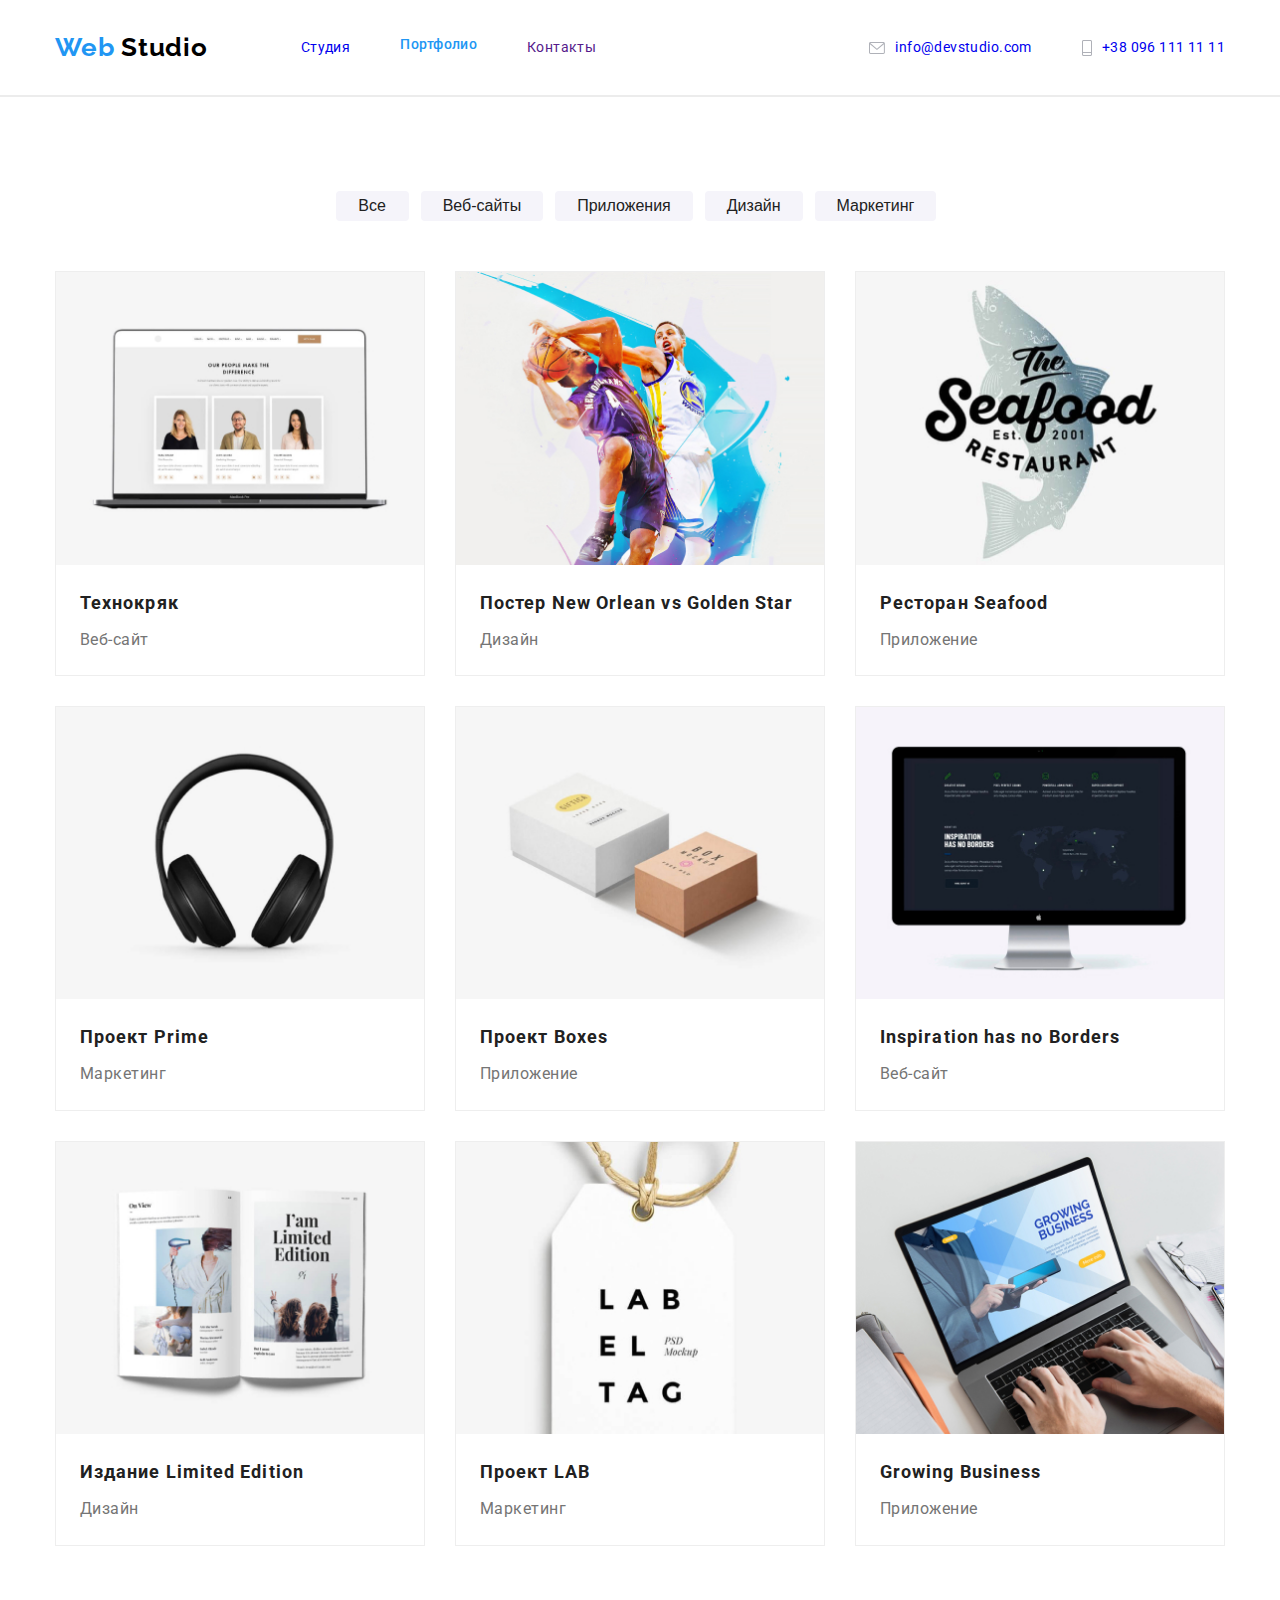
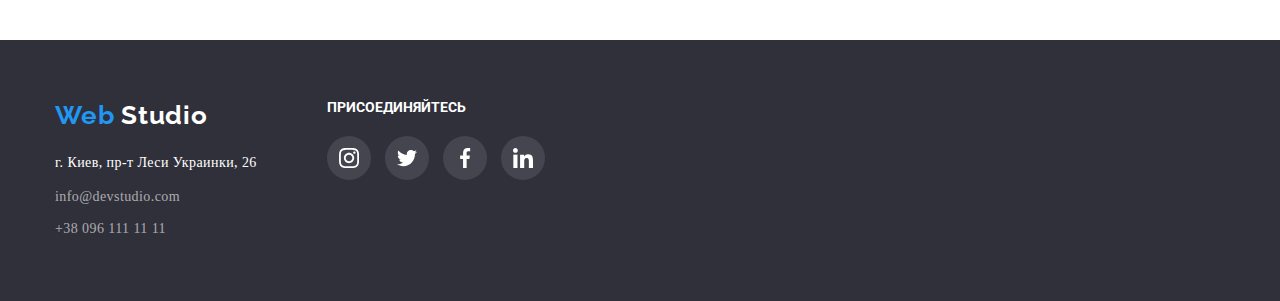
==== portfolio.html @ 9af9c6f4 "Создание" ====
<!DOCTYPE html>
<html lang="ru">
<head>
    <meta charset="UTF-8">
    <meta http-equiv="X-UA-Compatible" content="IE=edge">
    <meta name="viewport" content="width=device-width, initial-scale=1.0">
    <title>Портфолио</title>
    <link rel="preconnect" href="https://fonts.gstatic.com">
    <link href="https://fonts.googleapis.com/css2?family=Raleway:wght@700&family=Roboto:wght@400;500;700;900&display=swap" rel="stylesheet">
    <link rel="stylesheet" href="./css/styles.css">
</head>
<body class="potrfolio-page">
        <!-- шапка -->
        <header class=" page header">
            <div class="portfolio-container"> 
            <nav class="portfolio-navigation">
            <a href="./index.html" class="logo"> <span class="logo-color">Web</span> Studio</a>
         <ul class="site-nav list menu">
            <li class="menu-item"><a href="./index.html" class="link menu-link"> Студия</a></li>
            <li class="menu-item"><a href="portfolio.html" class="link current menu-link" >Портфолио</a></li>
            <li class="menu-item"><a href="" class="link menu-link">Контакты</a></li>
         </ul>
             </nav>
         <ul class="contacts-nav list menu"> 
            <li class="menu-item"> 
                <a href="mailto:info@devstudio.com" class="item menu-link icon-envelopehsvg"> 
                    <svg class="icon" width= "16" height= "12" fill= "currentcolor">
                        <use class="icon-envelopehsvg" href="./images/sprite.svg.svg#icon-envelopehsvg"> </use>
                    </svg>
                    info@devstudio.com
                </a>
             </li>
         <li class="menu-item">
             <a href="tel:+380961111111" class="item menu-link icon-Vector"> 
                <svg class="icon" width= "10" height= "16" fill= "currentcolor"> 
                    <use class="icon-Vector" href="./images/tel.svg.svg#icon-Vector"> 
                    </use>
                </svg>
                 +38 096 111 11 11
                </a>
            </li>
         </ul>
            </div>
        </header> 
       <!-- тело -->
       <main>
            <div class="portfolio-container">
            <h1 class="visually-hidden"> Наши работы</h1>
            <nav class="portfolio-navigator">
              <div class="project-button" > 
                 <button type="button" class="button "> Все </button> 
                 <button type="button" class="button "> Веб-сайты </button>  
                 <button type="button" class="button "> Приложения </button>
                 <button type="button" class="button "> Дизайн </button>
                 <button type="button" class="button "> Маркетинг </button>
                </div> 
            </nav>
            </div>
           
                <div class="portfolio - container">
                <ul class="portfolio-projects list ">
                 <li class="projects-foto ">
                     <a class="projects-link" href=""></a>
                    <img src="./images/portfolio/img1.jpg" alt="ноут" width="370">
                    <h2 class="projects-title">Технокряк</h2>
                    <p class="projects-work"> Веб-сайт </p>
                </li>
                <li class="projects-foto  ">
                    <a class="projects-link" href=""></a>
                   <img src="./images/portfolio/img2.jpg" alt="баскетбол" width="370">
                    <h2 class="projects-title">Постер New Orlean vs Golden Star</h2>
                   <p class="projects-work"> Дизайн </p>
               </li>
               <li class="projects-foto  ">
                <a class="projects-link" href=""></a>
               <img src="./images/portfolio/img3.jpg" alt="рыба" width="370">
               <h2 class="projects-title">Ресторан Seafood</h2>
               <p class="projects-work"> Приложение </p>
             </li>
           <li class="projects-foto ">
               <a class="projects-link" href=""></a>
              <img src="./images/portfolio/img4.jpg" alt="наушники" width="370">
               <h2 class="projects-title">Проект Prime</h2>
              <p class="projects-work"> Маркетинг</p>
              </li>
            <li class="projects-foto ">
                <a class="projects-link" href=""></a>
            <img src="./images/portfolio/img5.jpg" alt="коробки" width="370">
            <h2 class="projects-title">Проект Boxes</h2>
            <p class="projects-work"> Приложение </p>
        </li>
       <li class="projects-foto ">
           <a class="projects-link" href=""></a>
          <img src="./images/portfolio/img6.jpg" alt="монитор" width="370">
           <h2 class="projects-title">Inspiration has no Borders</h2>
          <p class="projects-work"> Веб-сайт</p>
      </li>
            <li class="projects-foto  ">
            <a class="projects-link" href=""></a>
            <img src="./images/portfolio/img7.jpg" alt="журнал" width="370">
            <h2 class="projects-title">Издание Limited Edition</h2>
            <p class="projects-work"> Дизайн </p>
         </li>
        <li class="projects-foto ">
            <a class="projects-link" href=""></a>
            <img src="./images/portfolio/img8.jpg" alt="бирка" width="370">
            <h2 class="projects-title">Проект LAB</h2>
            <p class="projects-work"> Маркетинг</p>
        </li>
        <li class="projects-foto ">
            <a class="projects-link" href=""></a>
            <img src="./images/portfolio/img9.jpg" alt="работа" width="370">
            <h2 class="projects-title">Growing Business</h2>
            <p class="projects-work"> Приложение</p>
        </li>
                </ul>
            </div>
       </main>

       <!-- футер -->
   <footer class="footer">
       <div class="portfolio-container-footer">
    <div class="footer-portfolio">
        <a href="./index.html" class="logo"> 
            <span class="logo-footer">Web</span>
            <span class="logo-studio">Studio </span> 
        </a>
     <address>
     <ul class="contact list footer-item">
         <li><a class="street" href="https://goo.gl/maps/mErKs5GL6dfHphj38" target="_blank" rel="noopener noreferrer"> г. Киев, пр-т Леси Украинки, 26</a></li>
         <li> <a class="contact-link" href="mailto:info@devstudio.com" > info@devstudio.com</a> </li>
         <li><a class="contact-tel" href="tel:+380961111111" > +38 096 111 11 11</a></li>
      </ul>
     </address>
    </div>
    
    <div class="footer-portfolio-social-list">
        <h3 class="footer-portfolio-social-title">ПРИСОЕДИНЯЙТЕСЬ</h3>
        <ul class="list footer-social-icons">
            <li class="footer-portfolio-social-icons-item">
                <a href="" class="footer-portfolio-social-icons-link" target="_blank" rel="noopener noreferrer">
                    <svg class="icon footer-portfolio-icon" width="20" height="20">
                        <use href=" ./images/sprite.svg.svg#icon-instagramsvg"></use>
                    </svg>
                </a>
            </li>
            <li class="footer-portfolio-social-icons-item">
                <a href="" class="footer-social-icons-link" target="_blank" rel="noopener noreferrer">
                    <svg class="icon footer-icon" width="20" height="20">
                        <use href="./images/sprite.svg.svg#icon-twittersvg"></use>
                    </svg>
                </a>
            </li>
            <li class="footer-social-icons-item">
                <a href="" class="footer-social-icons-link" target="_blank" rel="noopener noreferrer">
                    <svg class="icon footer-icon" width="20" height="20">
                        <use href="./images/sprite.svg.svg#icon-facebooksvg"></use>
                    </svg>
                </a>
            </li>
            <li class="footer-social-icons-item">
                <a href="" class="footer-social-icons-link" target="_blank" rel="noopener noreferrer">
                    <svg class="icon footer-icon" width="20" height="20" >
                        <use href="./images/sprite.svg.svg#icon-linkedinsvg"></use>
                    </svg>
                </a>
            </li>
        </ul>
    </div>
</div>
</footer>
</body>
</html>
---- css/styles.css ----
/* цвет основного текста, имен, портфолио названия  #212121
цвет параграфов, проф , портф прилож #757575 */
/* цвет названия, адрес в фут #FFFFFF */
/* назва сайту #2196F3 */
/* цвет контактов хедер #757575 */
/* телефон rgba(255, 255, 255, 0.6); */

:root {
    --primary-text-color:  #757575;
    --title-text-color: #212121; 
    --accent-color:#2196F3;
    --adress-color:  #ffffff99;
    --title-name-color: #FFFFFF;
    --bg-color:#2F303A; 
    --bg-team-color: #F5F4FA;
    --bg-page-color: #E5E5E5;
    --button-portfolio-color:#000000;
    --prog-color: #EEEEEE ;
}

html{
    box-sizing: border-box;
}

*,
*::before,
*::after{
    box-sizing: inherit;
}

body {
    margin: 0;
    }
a {
text-decoration: none;
}

h1,
h2,
h3,
h4,
h5,
h6,
p ,
ul {
   margin-top: 0; 
   margin-bottom: 0;
}
.visually-hidden {
    position: absolute !important;
    clip: rect(1px 1px 1px 1px);
    clip: rect(1px, 1px, 1px, 1px);
    padding: 0 !important;
    border: 0 !important;
    height: 1px !important;
    width: 1px !important;
    overflow: hidden;
  }
img {
    display: block;
    max-width: 100%;
    height: auto;
}

.social-icons {
    display: inline-flex;
}

.social-icons-item + .social-icons-item {
    margin-left: 10px;
}
.social-icons-link {
    display: inline-block;
    justify-content: center;
    align-items: center;
width: 44px;
height: 44px;
border-radius:50%; 
background-color: #FFFFFF;
padding-bottom: 30px;
}
.social-icons-item{
    padding-bottom: 30px; 
}
.social-icons .icon {
    width: 20px;
    height: 20px;
    fill: #AFB1B8;
}
.social-icons-link:hover,
.social-icons .icon:hover,
.social-icons .icon:focus,
.social-icons-link:focus  {
    fill: var(--title-name-color);
    color: var(--title-name-color);
    background-color:var(--accent-color);
}

.page {
    font-family: 'Roboto', sans-serif;
    font-weight: normal;
    font-size: 14px;
    line-height: 1.71;
    letter-spacing: 0.03em;
    color: var(--primary-text-color);
    background-color:var(--title-name-color);
}

.header,
.page header {
    padding-top: 32px;
    padding-bottom: 32px;
    border-bottom: 2px solid #ececec
}
.logo {
    color: var(--button-portfolio-color);
    font-family: Raleway;
    font-style: normal;
    font-weight: bold;
    font-size: 26px;
    line-height: 1.2;
    letter-spacing: 0.03em;
    display: block;
    text-decoration: none;
}
.logo-color{
  color: var(--accent-color);
  font-family: Raleway;
  text-decoration: none;
  font-style: normal;
  font-weight: bold;
  font-size: 26px;
  line-height: 1.2;
  letter-spacing: 0.03em;
}
.list {
    list-style: none;
    margin-top: 0;
    margin-bottom: 0;
    padding-left: 0;
    list-style: none;
}

.container,
.portfolio-container,
.portfolio-container-footer {
width: 1200px;
padding-right: 15px;
padding-left: 15px;
margin-right: auto;
margin-left: auto;
height: 100%;
}

.team {

    padding-bottom: 94px;
    background-color:var(--bg-page-color);
    text-align: center;
    margin-right: auto;
    margin-left: auto;
}

.section {
    padding-top: 94px;
    padding-bottom: 94px;
  }
  
/* site-nav list */
.site_nav.link 
.portfolio-page.site-nav.link {
    color:var(--title-text-color);
    text-decoration: none;
    font-style: normal;
    font-weight: 500;
    font-size: 14px;
    line-height: 1.2;
    letter-spacing: 0.02em;
    display: block;
    padding-top: 32px;
    padding-bottom: 32px;
}
.site-nav.link:hover,
.site-nav.link:focus {
    color: var(--accent-color) ;
    font-style: normal;
    font-weight: 500;
    font-size: 14px;
    line-height: 1.2;
    letter-spacing: 0.02em;
}
.site-nav .current {
    color: var(--accent-color);
    font-style: normal;
    font-weight: 500;
    font-size: 14px;
    line-height: 1.2;
    letter-spacing: 0.02em;
}

 .contacts-nav.item,
 .portfolio-page.contacts-nav.item {
    color: var(--primary-text-color);
    text-decoration: none;
    font-style: normal;
    font-weight: 500;
    font-size: 14px;
    line-height: 1.2;
    letter-spacing: 0.02em;
 } 

 .contacts-nav.item:hover,
 .contacts-nav.item:focus {
   color: var(--alternative-text-color);
   font-style: normal;
   font-weight: 500;
   font-size: 14px;
   line-height: 1.2;
   letter-spacing: 0.02em;
 }

 .menu {
     display: inline-flex;
 }
 .menu-item:not(:last-child) {
     margin-right: 50px;
 }

 .menu-link {
    display: flex;
    align-items: center;
 }
 .menu-item:hover .icon,
 .menu-item:focus .icon {
    fill: var(--accent-color);
 }
.icon-Vector .icon,
.icon-envelopehsvg .icon{
margin-right: 10px;
}
 .header .container,
 .header .portfolio-container {
     display: flex;
     justify-content: center;
     align-items: center;
 }

 .header .logo {
     margin-right: 93px;
 }
 .navigation,
 .portfolio-navigation {
     display: flex;
     flex-direction: row;
     align-items: center;
     margin-right: auto;
 }
/* hero */

.hero {
    text-align: center;
    background-color: var(--bg-color);
    background-image:linear-gradient(
        rgba(47, 48, 58, 0.4),
        rgba(47, 48, 58, 0.4)),
    url(../images/fon.jpg);
    background-repeat: no-repeat;
    background-position: center;
    background-size: cover;
    min-width: 100vh ;
    padding-top: 200px;
    padding-bottom: 200px;
    margin-left: auto; 
    margin-right: auto;
}

.hero-title {
    color: var(--title-name-color);
    font-style: normal;
    font-weight: 900;
    font-size: 44px;
    line-height: 1.4;
    letter-spacing: 0.06em;
    text-transform: uppercase;
    width:calc( 100% / 12 * 7);
    justify-content: center;
    max-width: 696px;
    margin-left: auto;
    margin-right: auto;
    margin-bottom: 30px;
    text-align: center;
}

/* Button */
.hero .knob {
    color: var(--title-name-color);
    background-color: var(--accent-color);
    font-style: normal;
    font-weight: bold;
    font-size: 16px;
    line-height: 1.87;
   
    letter-spacing: 0.06em;
    min-width: 200px;
    border-radius: 4px;
    min-height: 50px;
    padding: 10px 32px;
    }
    

    .features-title {
      color: var(--title-text-color);
      font-style: normal;
      font-weight: bold;
      font-size: 14px;
      line-height: 1.2px;
      letter-spacing: 0.03em;
      text-transform: uppercase;
      padding-bottom: 10px;
      list-style: none;
    }
    .features-text {
        font-style: normal;
        font-weight: normal;
        font-size: 14px;
        line-height: 2;
        letter-spacing: 0.03em;  
    }
    
    

.section-item::before {
    content: '';
    display: block;
    height: 120px;
    background-color: var(--bg-team-color);
    background-position: center;
    background-repeat: no-repeat;
    margin-bottom: 30px;
   
} 

.section-item::before {
    background-image: url(../images/icon/antenna.svg.svg);
}

.clock::before{
    background-image: url(../images/icon/clock.svg.svg);
}
.diagrama::before{
    background-image: url(../images/icon/diagram.svg.svg);
}
.astronaut::before{
    background-image: url(../images/icon/astronaut.svg.svg);
}

    .section-item {
        flex-basis: calc((100% - 30px * 4) / 4);
    margin-left: 30px;
    margin-top: 30px;
    text-align: center;
}
    
    /* team */
    .team{
        background-color: var(--bg-team-color);
    }

    .section-title,
    .team-title {
      color:var(--title-text-color);
      font-style: normal;
      font-weight: bold;
      font-size: 36px;
      line-height: 1.2;
      letter-spacing: 0.03em;
      text-align: center;
      padding-bottom: 50px;
    }
    .personnel-title {
        color: var(--title-text-color);
        font-style: normal;
        font-weight: 500;
        font-size: 16px;
        line-height: 1.2;
        letter-spacing: 0.03em; 
        margin-top: 30px;  
        margin-right: auto;
        margin-bottom: 10px;
        margin-left: auto;
        text-align: center;
        width: 152px;
    }
    .personnel-img {
        margin-bottom: 30px;
    }
    .team-text {
        color: var(--main-text-color);
        font-style: normal;
        font-weight: normal;
        font-size: 16px;
        line-height: 1.2;
        letter-spacing: 0.03em; 
        margin-right: auto;
        margin-bottom: 16px;
        margin-left: auto;
        text-align: center;
        width: 147px;
    }
    .clients {
        padding-top: 94px;
        padding-bottom: 94px;
    }
    .clients-title {
        font-weight: 700;
        font-size: 36px;
        line-height: 1.16;
        text-align: center;
        letter-spacing: 0.03em;
        margin-bottom: 50px;
    }
    .clients-list-item {
        --grid-item: 6;   
    }
    .clients-link {
        display: flex;
        flex-wrap: wrap;
        justify-content: center;
        align-items: center;
        width: 170px;
        height: 90px;
        border: 1px solid #afb1b8;
        border-radius: 4px;
    }

    .clients-link:hover,
    .clients-link:focus {
        background-color:var(--title-name-color);   
        border: 1px solid #2196F3;
    }
    .clients-link:hover .icon,
    .clients-link:focus .icon{
        fill: var(--accent-color);
    }
    .clients-list  {
        display: flex;
    }
    .grid {
        display: flex;
        flex-wrap: wrap;
        margin-left: -30px;
        margin-top: -30px;   
    }
    
    .grid-team {
    display: flex;
    flex-wrap: wrap;
    margin-left: -30px;
    margin-top: -30px;
    font-weight: bold;
    font-size: 36px;
    line-height: 1.16;
    text-align: center;
    letter-spacing: 0.03em;
    color:var(--title-text-color)
    }
    .grid-item {
        flex-basis: calc((100% - 30px * var(--grid-item)) / var(--grid-item));
        margin-left: 30px;
        margin-top: 30px;
        box-shadow: 0px 1px 3px rgb(0 0 0 / 12%), 0px 1px 1px rgb(0 0 0 / 14%), 0px 2px 1px rgb(0 0 0 / 20%);
    border-radius: 0px 0px 4px 4px;
    background-color: var(--title-name-color);
    }

    .grid-team +.grid-item {
        margin-left: 30px;
    }
    .grid-img {
        justify-content: space-between;
        display: flex;
        padding-bottom: 94px;
    }
    .icon {
        fill: #afb1b8;
    }

    .team-item {
    --grid-item: 4;
    box-shadow: 0px 1px 3px rgb(0 0 0 / 12%), 0px 1px 1px rgb(0 0 0 / 14%), 0px 2px 1px rgb(0 0 0 / 20%);
    border-radius: 0px 0px 4px 4px;
}

/* PORTFOLIO */
.portfolio-page {
    font-family: Roboto, sans-serif;
    background-color: var(--title-name-color);
    color: var(--primary-text-color); 
    
}
.portfolio-navigator {
    padding-top: 94px;
}
/* footer */
.footer {
    margin-right: auto; 
    margin-left: auto;
    background-color: var(--bg-color);
    padding-top: 60px;
}
 .footer .contacts-blocks,
 .footer .portfolio-container-footer {
     display: flex;
 }
  
.footer-studio .logo,
.footer-portfolio .logo {
    display: block;
  margin-right: auto;
  margin-bottom: 20px;
}

.logo-footer,
.footer-studio .logo-footer {
    color: var(--accent-color);
    font-family: Raleway;
    font-style: normal;
    font-weight: bold;
    font-size: 26px;
    line-height: 1.2;
    letter-spacing: 0.03em;
    flex-direction: column;  
  }
.logo-studio ,
.footer-studio .logo-studio {
  color: var(--title-name-color);
    font-family: Raleway;
    font-style: normal;
    font-weight: bold;
    font-size: 26px;
    line-height: 1.2;
    letter-spacing: 0.03em;
}
 .street {
    color: var(--title-name-color);
    font-style: normal;
    font-weight: normal;
    font-size: 14px;
    line-height: 1.7;
    letter-spacing: 0.03em;
    text-decoration: none;
    display: inline-block;
    padding-bottom: 10px;
  }
  
.contact .contact-link,
.footer-portfolio .contact .contact-link {
    display: inline-block;
    color: #ffffff99;
    font-style: normal;
    font-weight: normal;
    font-size: 14px;
    line-height: 1.7;
    letter-spacing: 0.03em;
    padding-bottom: 9px;
  }
  .contact .contact-tel{
    display: inline-block;
    color: #ffffff99;
    font-style: normal;
    font-weight: normal;
    font-size: 14px;
    line-height: 1.7;
    letter-spacing: 0.03em;
    padding-bottom: 60px;
  }
.footer-social-list,
.footer-portfolio-social-list {
    display: inline-block;
    flex-basis: calc((50% - 45px) / 2);  
    margin-left: 70px; 
}

.footer-social-title,
.footer-portfolio-social-title{
    font-family: Roboto;
    font-style: normal;
    font-weight: 700;
    font-size: 14px;
    line-height: 1.14;
    text-transform: uppercase;
    color: var(--title-name-color);
    margin-bottom: 20px;
}
.footer-portfolio-social-icons-item:not(:last-child){
    margin-right: 10px;
    }
.footer-social-icons-item:not(:last-child){
margin-right: 10px;
}
.footer-portfolio-social-icons-item,
.footer-social-icons-item{
    display: inline-block;
    justify-content: center;
    align-items: center;
}
.footer-portfolio-social-icons-link:hover,
.footer-portfolio-social-icons-link:focus, 
.footer-social-icons-link:hover,
.footer-social-icons-link:focus {
    fill: var(--title-name-color);
    background-color:var(--accent-color);
}
.footer-portfolio-social-icons-link,
.footer-social-icons-link{
    display: flex;
    justify-content: center;
    align-items: center;
    width: 44px;
    height: 44px;
    border-radius: 50%;
    background-color:rgba(255, 255, 255,0.1) ;
}

.footer-icon,
.footer-portfolio-icon {
    fill: var(--title-name-color);
    
}
/* projects */

.projects-container {
    padding-top: 50px;
}
.portfolio-projects {
display: flex;
flex-wrap: wrap;
}

.portfolio li{
    flex-wrap: wrap;
}

.portfolio li:nth-child(3n) {

}
.projects-title {
    margin: 20px 24px 4px 24px;
    color: var(--title-text-color);
    font-family: Roboto;
    font-style: normal;
    font-weight: bold;
    font-size: 18px;
    line-height: 2;
    letter-spacing: 0.06em;  
}
.projects-link {
    width: 322px;
    text-decoration: none;
}
.projects-work {
    margin: 0 24px 20px 24px;
    color: var(--primary-text-color);
    font-family: Roboto;
  font-style: normal;
  font-weight: normal;
  font-size: 16px;
  line-height: 1.9;
  letter-spacing: 0.03em;
}
.projects-foto  {
    width: 370px;
    margin-right: 30px;
    margin-bottom: 30px;
    border: 1px solid var(--prog-color);
}
.projects-foto:hover,
.projects-foto:focus {
  box-shadow: 0px 1px 1px rgba(0, 0, 0, 0.12), 0px 4px 4px rgba(0, 0, 0, 0.06), 1px 4px 6px rgba(0, 0, 0, 0.16);
}
.projects-foto:nth-child(3n) {
    margin-right: 0;
}
    
.projects-foto:nth-last-child(-n+3){
   margin-bottom: 94px;
}
.project-button {
    text-align: center;
    justify-content: center;
    margin-bottom: 50px;
    list-style: none;
}
.button{
    display: inline-block;
    padding: 6px 22px;
    color: var(--title-text-color);
    background-color: var(--bg-team-color);
    cursor: pointer;
    font-style: normal;
    font-weight: 500;
    font-size: 16px;
    text-align: center;
    margin-right: 8px;
    border-radius: 4px;
    min-width: 73px;
    text-decoration: none;
    border: whitesmoke;
    cursor: pointer;
    }
    

.knob:hover {
    color:var(--title-name-color);
    background-color: var(--accent-color);
}
.button:hover,
.button:focus {
    color:var(--title-name-color);
    background-color:var(--accent-color);
    box-shadow: 0px 3px 1px rgba(0, 0, 0, 0.1), 0px 1px 2px rgba(0, 0, 0, 0.08), 0px 2px 2px rgba(0, 0, 0, 0.12);
}
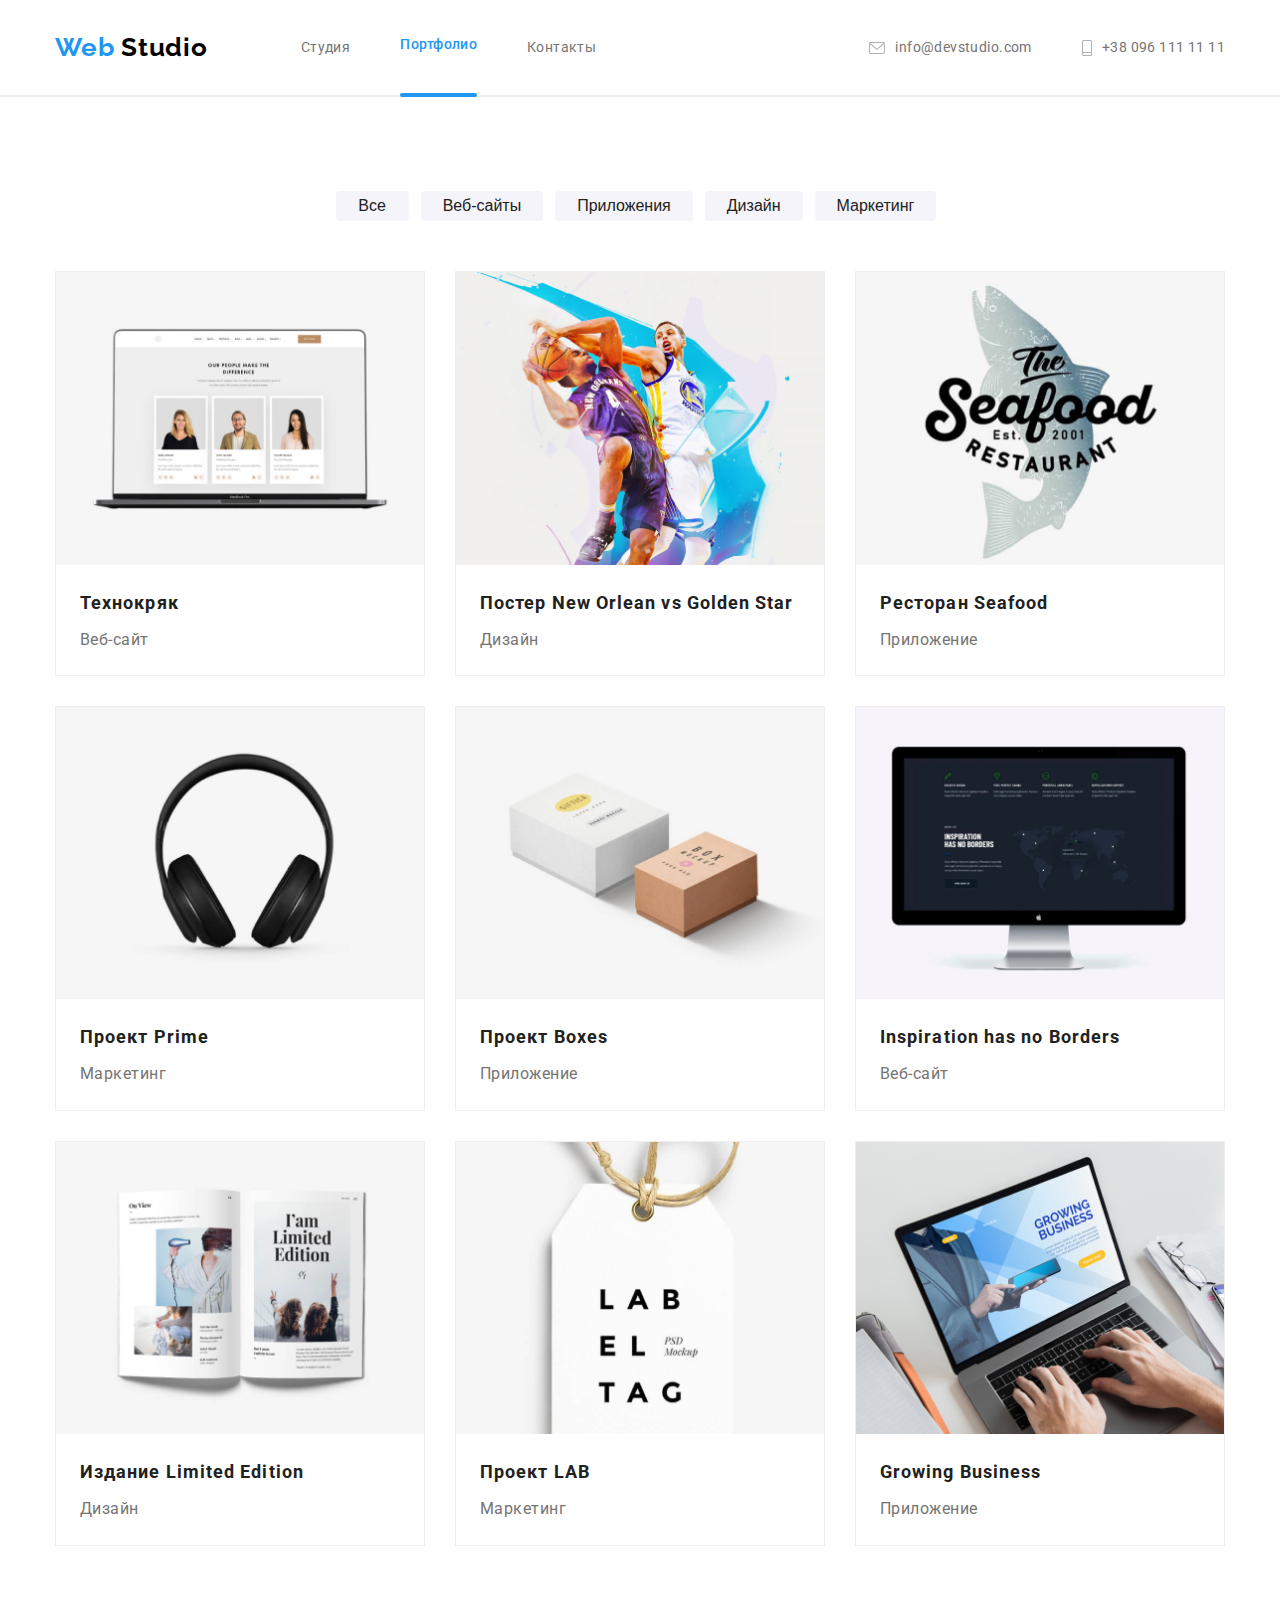
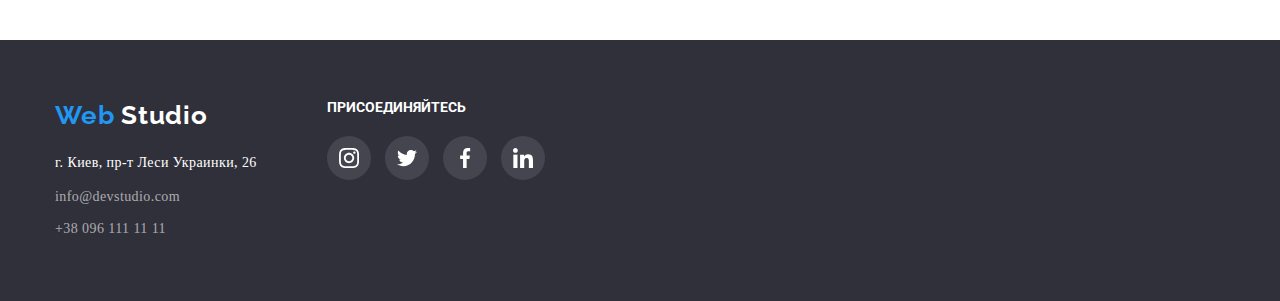
==== commit b7d1a542: "Карточки" ====
--- a/portfolio.html
+++ b/portfolio.html
@@ -16,8 +16,8 @@
             <nav class="portfolio-navigation">
             <a href="./index.html" class="logo"> <span class="logo-color">Web</span> Studio</a>
          <ul class="site-nav list menu">
-            <li class="menu-item"><a href="./index.html" class="link menu-link"> Студия</a></li>
-            <li class="menu-item"><a href="portfolio.html" class="link current menu-link" >Портфолио</a></li>
+            <li class="menu-item"><a href="./index.html" class="link menu-link "> Студия</a></li>
+            <li class="menu-item"><a href="portfolio.html" class="link current menu-link " >Портфолио</a></li>
             <li class="menu-item"><a href="" class="link menu-link">Контакты</a></li>
          </ul>
              </nav>
@@ -61,55 +61,100 @@
                 <ul class="portfolio-projects list ">
                  <li class="projects-foto ">
                      <a class="projects-link" href=""></a>
+                     <div class="projects-link-foto">
                     <img src="./images/portfolio/img1.jpg" alt="ноут" width="370">
+                    <div class="projects-link-foto-text">
+                    <p > Технокряк это современная площадка распространения коронавируса. Компании используют эту платформу для цифрового шпионажа и атак на защищённые сервера конкурентов.</p>
+                </div>
+                </div>
                     <h2 class="projects-title">Технокряк</h2>
                     <p class="projects-work"> Веб-сайт </p>
                 </li>
                 <li class="projects-foto  ">
                     <a class="projects-link" href=""></a>
+                    <div class="projects-link-foto">
                    <img src="./images/portfolio/img2.jpg" alt="баскетбол" width="370">
+                   <div class="projects-link-foto-text">
+                    <p > Технокряк это современная площадка распространения коронавируса. Компании используют эту платформу для цифрового шпионажа и атак на защищённые сервера конкурентов.</p>
+                </div>
+                </div>
                     <h2 class="projects-title">Постер New Orlean vs Golden Star</h2>
                    <p class="projects-work"> Дизайн </p>
                </li>
                <li class="projects-foto  ">
                 <a class="projects-link" href=""></a>
+                <div class="projects-link-foto">
                <img src="./images/portfolio/img3.jpg" alt="рыба" width="370">
+               <div class="projects-link-foto-text">
+                <p > Технокряк это современная площадка распространения коронавируса. Компании используют эту платформу для цифрового шпионажа и атак на защищённые сервера конкурентов.</p>
+            </div>
+            </div>
                <h2 class="projects-title">Ресторан Seafood</h2>
                <p class="projects-work"> Приложение </p>
              </li>
            <li class="projects-foto ">
                <a class="projects-link" href=""></a>
+               <div class="projects-link-foto">
               <img src="./images/portfolio/img4.jpg" alt="наушники" width="370">
+              <div class="projects-link-foto-text">
+                <p > Технокряк это современная площадка распространения коронавируса. Компании используют эту платформу для цифрового шпионажа и атак на защищённые сервера конкурентов.</p>
+            </div>
+            </div>
                <h2 class="projects-title">Проект Prime</h2>
               <p class="projects-work"> Маркетинг</p>
               </li>
             <li class="projects-foto ">
                 <a class="projects-link" href=""></a>
+                <div class="projects-link-foto">
             <img src="./images/portfolio/img5.jpg" alt="коробки" width="370">
+            <div class="projects-link-foto-text">
+                <p > Технокряк это современная площадка распространения коронавируса. Компании используют эту платформу для цифрового шпионажа и атак на защищённые сервера конкурентов.</p>
+            </div>
+            </div>
             <h2 class="projects-title">Проект Boxes</h2>
             <p class="projects-work"> Приложение </p>
         </li>
        <li class="projects-foto ">
            <a class="projects-link" href=""></a>
+           <div class="projects-link-foto">
           <img src="./images/portfolio/img6.jpg" alt="монитор" width="370">
+          <div class="projects-link-foto-text">
+            <p > Технокряк это современная площадка распространения коронавируса. Компании используют эту платформу для цифрового шпионажа и атак на защищённые сервера конкурентов.</p>
+        </div>
+        </div>
            <h2 class="projects-title">Inspiration has no Borders</h2>
           <p class="projects-work"> Веб-сайт</p>
       </li>
             <li class="projects-foto  ">
             <a class="projects-link" href=""></a>
+            <div class="projects-link-foto">
             <img src="./images/portfolio/img7.jpg" alt="журнал" width="370">
+            <div class="projects-link-foto-text">
+                <p > Технокряк это современная площадка распространения коронавируса. Компании используют эту платформу для цифрового шпионажа и атак на защищённые сервера конкурентов.</p>
+            </div>
+            </div>
             <h2 class="projects-title">Издание Limited Edition</h2>
             <p class="projects-work"> Дизайн </p>
          </li>
         <li class="projects-foto ">
             <a class="projects-link" href=""></a>
+            <div class="projects-link-foto">
             <img src="./images/portfolio/img8.jpg" alt="бирка" width="370">
+            <div class="projects-link-foto-text">
+                <p > Технокряк это современная площадка распространения коронавируса. Компании используют эту платформу для цифрового шпионажа и атак на защищённые сервера конкурентов.</p>
+            </div>
+            </div>
             <h2 class="projects-title">Проект LAB</h2>
             <p class="projects-work"> Маркетинг</p>
         </li>
         <li class="projects-foto ">
             <a class="projects-link" href=""></a>
+            <div class="projects-link-foto">
             <img src="./images/portfolio/img9.jpg" alt="работа" width="370">
+            <div class="projects-link-foto-text">
+                <p > Технокряк это современная площадка распространения коронавируса. Компании используют эту платформу для цифрового шпионажа и атак на защищённые сервера конкурентов.</p>
+            </div>
+            </div>
             <h2 class="projects-title">Growing Business</h2>
             <p class="projects-work"> Приложение</p>
         </li>
--- a/css/styles.css
+++ b/css/styles.css
@@ -169,44 +169,46 @@
 /* site-nav list */
 .site_nav.link 
 .portfolio-page.site-nav.link {
+    display: block;
+    padding-top: 32px;
+    padding-bottom: 32px;
     color:var(--title-text-color);
     text-decoration: none;
+    font-style: normal;
+    font-weight: 500;
+    font-size: 14px;
+    line-height: 1.14;
+    letter-spacing: 0.02em;
+    transition: color 250ms cubic-bezier(0.4, 0, 0.2, 1);
+}
+.site-nav.link:hover,
+.site-nav.link:focus {
+    color: var(--accent-color) ;
     font-style: normal;
     font-weight: 500;
     font-size: 14px;
     line-height: 1.2;
     letter-spacing: 0.02em;
-    display: block;
-    padding-top: 32px;
-    padding-bottom: 32px;
-}
-.site-nav.link:hover,
-.site-nav.link:focus {
-    color: var(--accent-color) ;
+}
+.site-nav .current {
+    color: var(--accent-color);
     font-style: normal;
     font-weight: 500;
     font-size: 14px;
     line-height: 1.2;
     letter-spacing: 0.02em;
 }
-.site-nav .current {
-    color: var(--accent-color);
+
+ .contacts-nav.item,
+ .portfolio-page.contacts-nav.item {
+    color: var(--primary-text-color);
+    text-decoration: none;
     font-style: normal;
     font-weight: 500;
     font-size: 14px;
     line-height: 1.2;
     letter-spacing: 0.02em;
-}
-
- .contacts-nav.item,
- .portfolio-page.contacts-nav.item {
-    color: var(--primary-text-color);
-    text-decoration: none;
-    font-style: normal;
-    font-weight: 500;
-    font-size: 14px;
-    line-height: 1.2;
-    letter-spacing: 0.02em;
+    
  } 
 
  .contacts-nav.item:hover,
@@ -229,11 +231,34 @@
  .menu-link {
     display: flex;
     align-items: center;
+    cursor: pointer;
+    transition: color 250ms cubic-bezier(0.4, 0, 0.2, 1);
+    color: var(--primary-text-color);
+ }
+ .menu-link:hover,
+ .menu-link:focus {
+     color: var(--accent-color);
  }
  .menu-item:hover .icon,
  .menu-item:focus .icon {
     fill: var(--accent-color);
  }
+.link {
+ transition: color 300ms ease-in;   
+}
+.current{
+    position: relative;
+}
+.site-nav .current::after {
+    position: absolute;
+    bottom: -45px;
+    content: '';
+    display: block;
+    height: 4px;
+    width: 100%;
+    border-radius: 2px;
+    background-color: var(--accent-color);
+}
 .icon-Vector .icon,
 .icon-envelopehsvg .icon{
 margin-right: 10px;
@@ -307,7 +332,8 @@
     padding: 10px 32px;
     }
     
-
+    
+      
     .features-title {
       color: var(--title-text-color);
       font-style: normal;
@@ -431,6 +457,10 @@
         height: 90px;
         border: 1px solid #afb1b8;
         border-radius: 4px;
+        transition-property: background-color, color, box-shadow, border;
+        transition-duration: 250ms;
+        transition-timing-function: cubic-bezier(0.4, 0, 0.2, 1);
+      
     }
 
     .clients-link:hover,
@@ -483,8 +513,38 @@
     }
     .icon {
         fill: #afb1b8;
-    }
-
+        transition: fill 250ms cubic-bezier(0.4, 0, 0.2, 1);
+    }
+    .grid-foto{
+        position: relative;
+        opacity: 1;
+    }
+    .grid-foto::before {
+        display: inline-block;
+        position: absolute;
+        content: "";
+        width: 370px;
+         height: 70px;
+         bottom: 0;
+         background-color: rgba(47, 48, 58, 0.8);
+    }
+
+    .grid-foto-text {
+        display: flex;
+        position: absolute;
+       right: 90px;
+        bottom: 27px;
+        
+        font-family: Roboto;
+font-style: normal;
+font-weight: bold;
+font-size: 14px;
+line-height: 1.14;
+text-align: center;
+letter-spacing: 0.03em;
+text-transform: uppercase;
+color: var(--title-name-color);
+    }
     .team-item {
     --grid-item: 4;
     box-shadow: 0px 1px 3px rgb(0 0 0 / 12%), 0px 1px 1px rgb(0 0 0 / 14%), 0px 2px 1px rgb(0 0 0 / 20%);
@@ -563,6 +623,7 @@
     line-height: 1.7;
     letter-spacing: 0.03em;
     padding-bottom: 9px;
+    transition: color 250ms cubic-bezier(0.4, 0, 0.2, 1);
   }
   .contact .contact-tel{
     display: inline-block;
@@ -573,6 +634,7 @@
     line-height: 1.7;
     letter-spacing: 0.03em;
     padding-bottom: 60px;
+    transition: color 250ms cubic-bezier(0.4, 0, 0.2, 1);
   }
 .footer-social-list,
 .footer-portfolio-social-list {
@@ -620,6 +682,7 @@
     height: 44px;
     border-radius: 50%;
     background-color:rgba(255, 255, 255,0.1) ;
+    transition: background-color 250ms cubic-bezier(0.4, 0, 0.2, 1);
 }
 
 .footer-icon,
@@ -652,12 +715,15 @@
     font-weight: bold;
     font-size: 18px;
     line-height: 2;
-    letter-spacing: 0.06em;  
+    letter-spacing: 0.06em; 
+
 }
 .projects-link {
     width: 322px;
     text-decoration: none;
-}
+    position: relative;
+}
+
 .projects-work {
     margin: 0 24px 20px 24px;
     color: var(--primary-text-color);
@@ -685,6 +751,53 @@
 .projects-foto:nth-last-child(-n+3){
    margin-bottom: 94px;
 }
+
+.projects-link-foto {
+    position: relative;
+    overflow: hidden;
+}
+.projects-link-foto::before {
+    display: inline-block;
+    position: absolute;
+    content: "";
+    width: 100%;
+    height: 100%;
+    background-color: rgba(33, 150, 243, 0.9);
+    opacity: 0;
+    transform: translateY(o);
+}
+.projects-link-foto:hover::before {
+    opacity: 1;
+    transform: translateY(1);
+}
+.projects-link:hover .projects-link-foto {
+    transform: translateY(1);
+    opacity: 1;
+}
+.projects-link-foto-text:hover {
+    opacity: 1;
+    transform: translateY(1);
+}
+    .projects-link-foto-text{
+    display: flex;
+    position: absolute;
+    top: 63px;
+    left: 24px;
+    right: 24px;
+    font-family: Roboto;
+font-style: normal;
+font-weight: normal;
+font-size: 18px;
+line-height: 1.55;
+letter-spacing: 0.03em;
+color: var(--title-name-color);
+opacity: 0;
+transform: translateY(0);
+transition: transform 250ms cubic-bezier(0.4, 0, 0.2, 1);
+}
+
+  
+
 .project-button {
     text-align: center;
     justify-content: center;
@@ -707,6 +820,10 @@
     text-decoration: none;
     border: whitesmoke;
     cursor: pointer;
+    transition-property: background-color, color, box-shadow, border;
+    transition-duration: 250ms;
+    transition-timing-function: cubic-bezier(0.4, 0, 0.2, 1);
+  
     }
     
 
@@ -719,5 +836,55 @@
     color:var(--title-name-color);
     background-color:var(--accent-color);
     box-shadow: 0px 3px 1px rgba(0, 0, 0, 0.1), 0px 1px 2px rgba(0, 0, 0, 0.08), 0px 2px 2px rgba(0, 0, 0, 0.12);
-}
-
+    border-radius: 4px;
+    transform: ease-in;
+  
+}
+
+/* Модальное окно */
+.blackdrop {
+    position: fixed;
+    top: 0;
+    left: 0;
+    width: 100%;
+    height: 100%;
+    background-color: rgba(0, 0, 0, 0.2);   
+    opacity: 1;
+    transition: opacity 250ms cubic-bezier(0.4, 0, 0.2, 1);
+}
+
+.blackdrop.is-hidden {
+    opacity: 0;
+    pointer-events: none;
+}
+.modal {
+    position: absolute;
+    top: 50%;
+    left: 50%;
+    transform: translate( -50%, -50%) scale(1);
+    width: 528px;
+    height: 581px;
+    background-color: var(--title-name-color ); 
+    transition:transform 250ms cubic-bezier(0.4, 0, 0.2, 1);
+}
+.btd-close-icon{
+    font-size: 20px;
+}
+.btd-close {
+    position: absolute;
+    top: 8px;
+    right: 8px;
+    background-color: var(--title-name-color);
+    min-width: 30px;
+    height: 30px;
+    border-radius: 50%;
+    border: 1px solid rgba(0, 0, 0, 0.1);
+    cursor: pointer;
+}
+.btd-close-icon:hover {
+ fill: var(--accent-color);
+
+}
+.backdrop.is-hidden .modal {
+    transform: translate(-50%, -50%) scale(0.6);
+  }
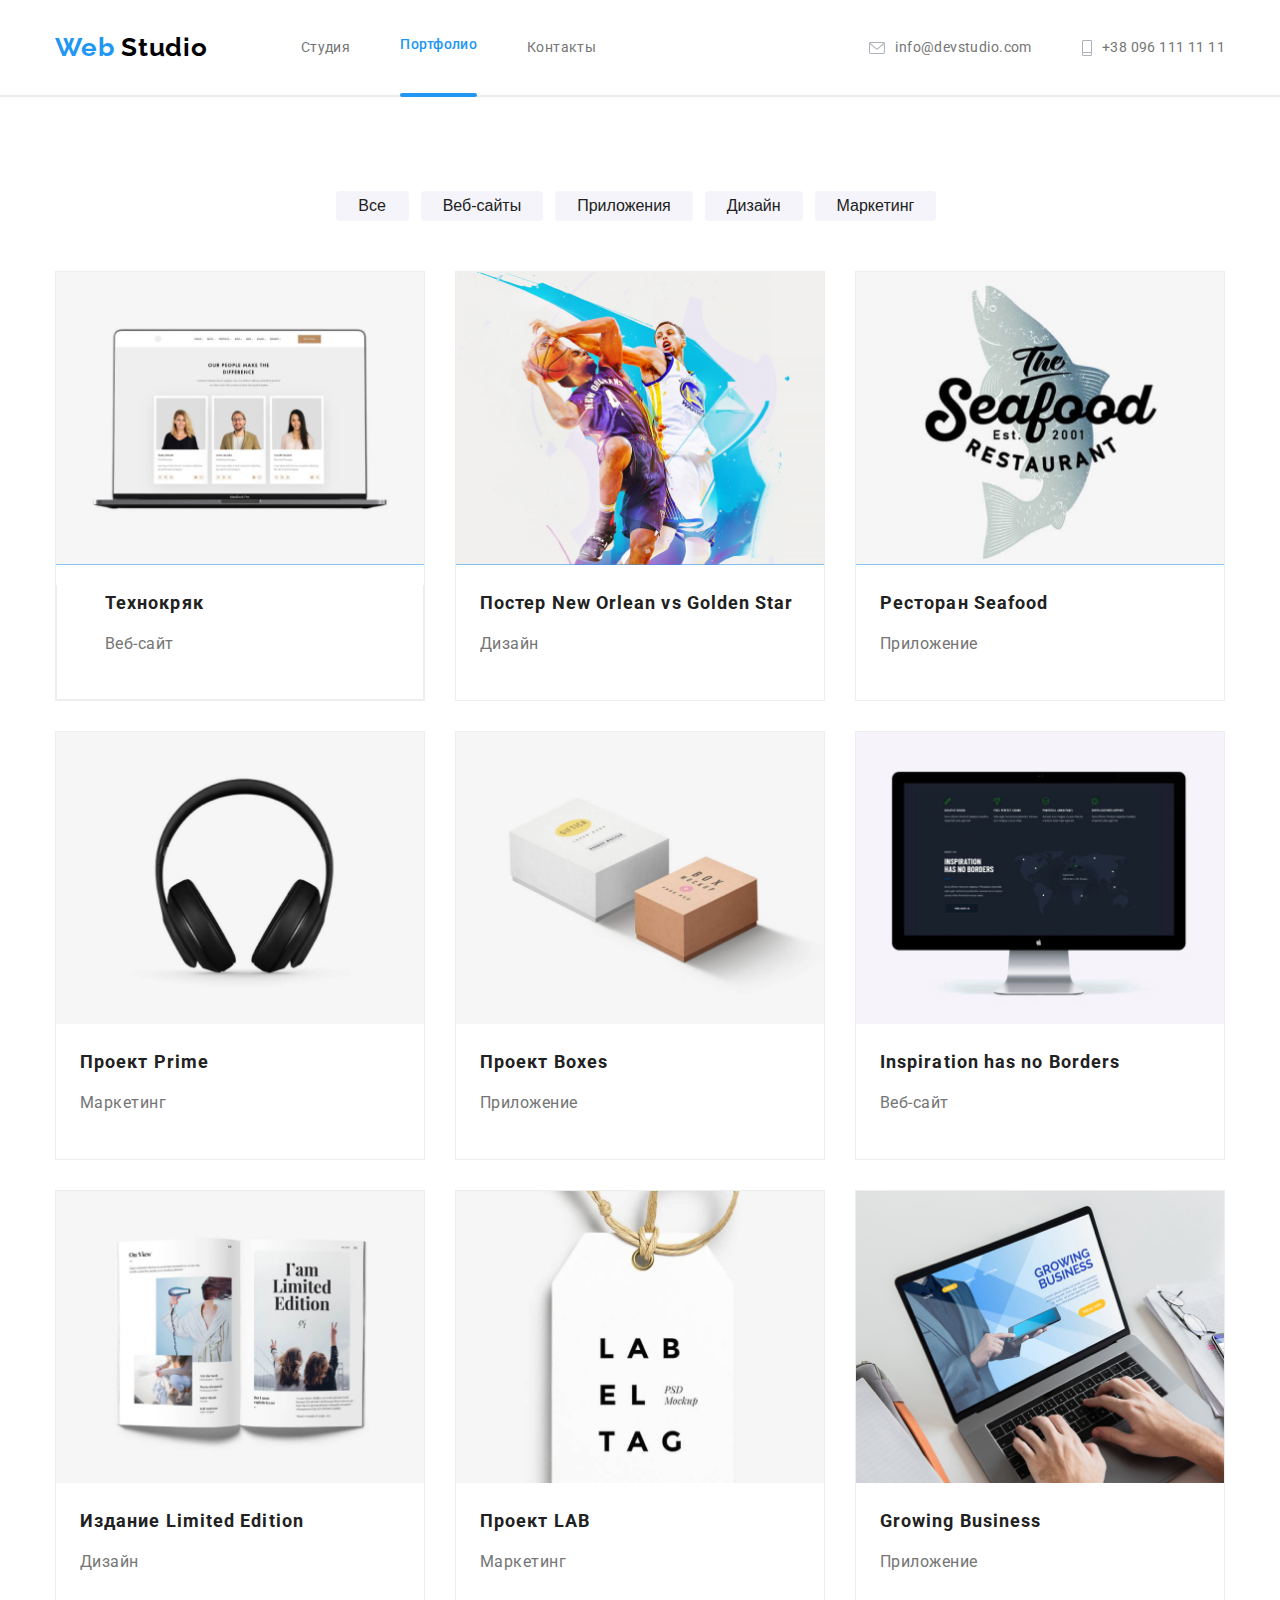
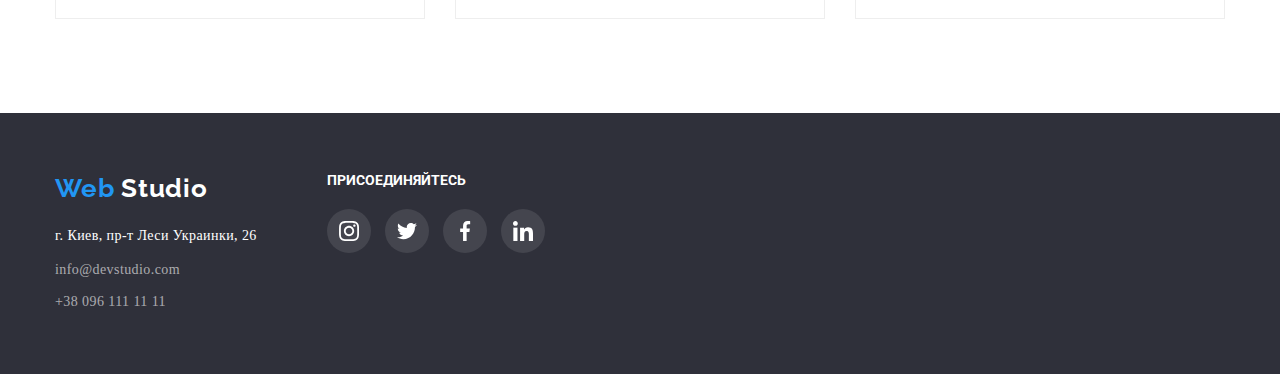
==== commit 0e99dd8e: "ВСЕ" ====
--- a/portfolio.html
+++ b/portfolio.html
@@ -67,8 +67,10 @@
                     <p > Технокряк это современная площадка распространения коронавируса. Компании используют эту платформу для цифрового шпионажа и атак на защищённые сервера конкурентов.</p>
                 </div>
                 </div>
+                <div class="border">
                     <h2 class="projects-title">Технокряк</h2>
                     <p class="projects-work"> Веб-сайт </p>
+                </div>
                 </li>
                 <li class="projects-foto  ">
                     <a class="projects-link" href=""></a>
--- a/css/styles.css
+++ b/css/styles.css
@@ -716,11 +716,15 @@
     font-size: 18px;
     line-height: 2;
     letter-spacing: 0.06em; 
+    padding-bottom: 4px;
 
 }
 .projects-link {
     width: 322px;
     text-decoration: none;
+    margin-left: auto;
+    margin-right: auto;
+    overflow: hidden;
     position: relative;
 }
 
@@ -733,12 +737,16 @@
   font-size: 16px;
   line-height: 1.9;
   letter-spacing: 0.03em;
+  padding-bottom: 20px;
 }
 .projects-foto  {
     width: 370px;
     margin-right: 30px;
     margin-bottom: 30px;
     border: 1px solid var(--prog-color);
+    transition-property: box-shadow;
+  transition-duration: 250ms;
+  transition-timing-function:  cubic-bezier(0.4, 0, 0.2, 1);
 }
 .projects-foto:hover,
 .projects-foto:focus {
@@ -751,10 +759,19 @@
 .projects-foto:nth-last-child(-n+3){
    margin-bottom: 94px;
 }
-
-.projects-link-foto {
+.border {
+    border-right: 1px solid var(--prog-color);
+    border-bottom: 1px solid var(--prog-color);
+    border-left: 1px solid var(--prog-color);
+    padding-left: 24px;
+    padding-right: 24px;
+    background-color: var(--main-light-color);
+   
+  }
+  .projects-link-foto {
     position: relative;
     overflow: hidden;
+    
 }
 .projects-link-foto::before {
     display: inline-block;
@@ -763,23 +780,21 @@
     width: 100%;
     height: 100%;
     background-color: rgba(33, 150, 243, 0.9);
-    opacity: 0;
-    transform: translateY(o);
-}
-.projects-link-foto:hover::before {
-    opacity: 1;
-    transform: translateY(1);
-}
-.projects-link:hover .projects-link-foto {
-    transform: translateY(1);
-    opacity: 1;
-}
+    transform: translateY(100%);
+    transition: transform 250ms cubic-bezier(0.4, 0, 0.2, 1)
+}
+
+.projects-link-foto:hover::before,
 .projects-link-foto-text:hover {
-    opacity: 1;
-    transform: translateY(1);
-}
-    .projects-link-foto-text{
-    display: flex;
+    transform: translateY(0);
+}
+.projects-link:hover .projects-link-foto::before,
+.projects-link:hover .overlay .projects-link-foto-text {
+    transform: translateY(0);
+}
+
+.projects-link-foto-text{
+    display: inline-block;
     position: absolute;
     top: 63px;
     left: 24px;
@@ -791,12 +806,10 @@
 line-height: 1.55;
 letter-spacing: 0.03em;
 color: var(--title-name-color);
-opacity: 0;
-transform: translateY(0);
+transform: translateY(135%);
 transition: transform 250ms cubic-bezier(0.4, 0, 0.2, 1);
 }
 
-  
 
 .project-button {
     text-align: center;
